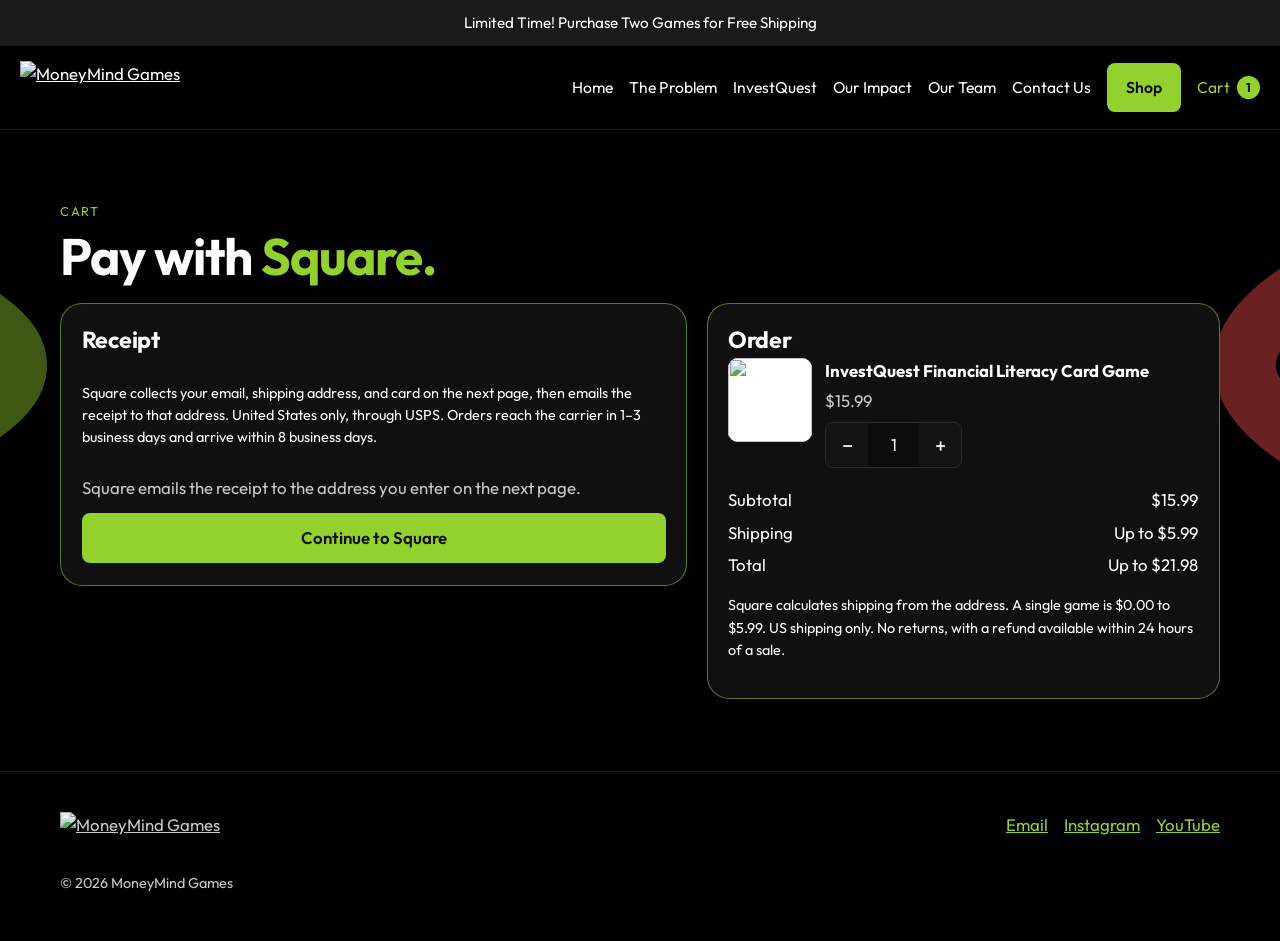
==== cart.html @ 86aef9e0 "Email the shop the real purchaser after Square checkout. Square’s merchant notice was showing the bu" ====
<!DOCTYPE html>
<html lang="en">
  <head>
    <meta charset="UTF-8" />
    <meta name="viewport" content="width=device-width, initial-scale=1.0" />
    <title>Cart | MoneyMind Games</title>
    <meta name="description" content="Your InvestQuest cart. Continue to Square to pay. Square emails the receipt to the address you enter." />
    <link rel="canonical" href="https://playmoneymind.com/cart.html" />
    <link rel="icon" href="assets/favicon.png" />
    <link rel="preconnect" href="https://fonts.googleapis.com" />
    <link rel="preconnect" href="https://fonts.gstatic.com" crossorigin />
    <link href="https://fonts.googleapis.com/css2?family=Outfit:wght@400;600;700&display=swap" rel="stylesheet" />
    <link rel="stylesheet" href="styles.css?v=47" />
  </head>
  <body class="shop">
    <div class="promo">Limited Time! Purchase Two Games for Free Shipping</div>
    <header class="site-header">
      <a class="logo" href="index.html"><img src="assets/logo.png" alt="MoneyMind Games" /></a>
      <button class="nav-toggle" type="button" aria-expanded="false" aria-controls="site-nav">Menu</button>
      <nav class="nav" id="site-nav">
        <a href="index.html">Home</a>
        <a href="the-problem.html">The Problem</a>
        <a href="investquest.html">InvestQuest</a>
        <a href="impact.html">Our Impact</a>
        <a href="our-team.html">Our Team</a>
        <a href="contact.html">Contact Us</a>
        <a class="btn" href="product.html">Shop</a>
        <a class="nav-cart" href="cart.html" aria-current="page">Cart <span data-cart-count>0</span></a>
      </nav>
    </header>

    <div class="prob-field">
      <svg class="prob-wander" viewBox="0 0 100 100" preserveAspectRatio="none" aria-hidden="true">
        <path class="wander-green" d="M-40 10C16 26 14 48-40 64"/>
        <path class="wander-red" d="M140 4C82 22 84 52 140 70"/>
      </svg>

      <section class="section shop-checkout">
        <div class="wrap">
          <p class="kicker">Cart</p>
          <h1>Pay with <span class="green">Square.</span></h1>
          <div class="checkout-grid" data-checkout>
            <form class="checkout-form" data-checkout-form>
              <h2>Receipt</h2>
              <p class="fine">Square collects your email, shipping address, and card on the next page, then emails the receipt to that address. United States only, through USPS. Orders reach the carrier in 1–3 business days and arrive within 8 business days.</p>
              <p class="checkout-status" data-pay-status role="status"></p>
              <button class="btn" type="button" data-square-checkout>Continue to Square</button>
            </form>
            <aside class="checkout-summary" data-checkout-summary>
              <h2>Order</h2>
              <div data-summary-body></div>
            </aside>
          </div>
        </div>
      </section>
    </div>

    <footer class="site-footer">
      <div class="wrap footer-row">
        <div>
          <a class="logo" href="index.html"><img src="assets/logo.png" alt="MoneyMind Games" /></a>
          <p class="fine">© 2026 MoneyMind Games</p>
        </div>
        <div class="socials">
          <a href="mailto:gamesmoneymind@gmail.com">Email</a>
          <a href="https://www.instagram.com/moneymindgamesofficial">Instagram</a>
          <a href="https://www.youtube.com/@moneymindgamesofficial">YouTube</a>
        </div>
      </div>
    </footer>
    <script>
      window.MM_SQUARE = {
        payUrl: "https://moneymind-pay.elemental-ixia.workers.dev"
      };
    </script>
    <script src="script.js?v=19"></script>
  </body>
</html>
---- styles.css ----
:root {
  --bg: #000000;
  --fg: #ffffff;
  --muted: #c9c9c9;
  --green: #93d12e;
  --red: #fa5050;
  --card: #141414;
  --line: rgba(255, 255, 255, 0.12);
  --radius: 16px;
  --max: 1120px;
  --header: 84px;
}

* { box-sizing: border-box; }

html { scroll-behavior: smooth; }

body {
  margin: 0;
  background: var(--bg);
  color: var(--fg);
  font-family: "Outfit", "Avenir Next", "Segoe UI", sans-serif;
  font-size: 1.05rem;
  line-height: 1.55;
}

img { max-width: 100%; display: block; }

a { color: inherit; }

.promo {
  background: #1a1a1a;
  text-align: center;
  padding: 0.7rem 1rem;
  font-size: 0.95rem;
}

.site-header {
  position: sticky;
  top: 0;
  z-index: 20;
  display: flex;
  align-items: center;
  justify-content: space-between;
  gap: 1rem;
  min-height: var(--header);
  padding: 0.6rem 1.25rem;
  background: rgba(0, 0, 0, 0.92);
  border-bottom: 1px solid var(--line);
  backdrop-filter: blur(10px);
}

.logo img { height: 52px; width: auto; }

.nav-toggle {
  display: none;
  background: transparent;
  color: var(--fg);
  border: 1px solid var(--line);
  border-radius: 8px;
  padding: 0.45rem 0.7rem;
  font: inherit;
}

.nav {
  display: flex;
  flex-wrap: wrap;
  gap: 0.35rem 1rem;
  align-items: center;
}

.nav a {
  text-decoration: none;
  font-size: 0.98rem;
}

.nav a[aria-current="page"] { color: var(--green); }

.wrap {
  width: min(var(--max), calc(100% - 2rem));
  margin: 0 auto;
}

.hero {
  position: relative;
  padding: 3.5rem 0 4rem;
  overflow: hidden;
}

.hero::before,
.hero::after {
  content: "";
  position: absolute;
  width: 160px;
  height: 160px;
  background: var(--green);
  border-radius: 40% 60% 70% 30%;
  z-index: 0;
  pointer-events: none;
}

.hero::before { top: 70px; left: -50px; transform: rotate(18deg); }
.hero::after { right: -40px; bottom: 40px; width: 120px; height: 180px; border-radius: 60% 40% 30% 70%; }

.hero-inner { position: relative; z-index: 1; text-align: center; }

.hero-photo {
  width: min(760px, 100%);
  margin: 0 auto 2rem;
  border-radius: 22px;
  object-fit: cover;
  aspect-ratio: 16 / 10;
}

.eyebrow {
  letter-spacing: 0.14em;
  text-transform: uppercase;
  font-size: 0.85rem;
  margin: 0 0 0.6rem;
}

h1, h2, h3 { line-height: 1.1; font-weight: 600; letter-spacing: -0.02em; }

h1 { font-size: clamp(2.8rem, 7vw, 5.2rem); margin: 0 0 0.8rem; }

h2 { font-size: clamp(1.8rem, 4vw, 2.8rem); margin: 0 0 0.8rem; }

.lede { font-size: 1.2rem; color: var(--muted); margin: 0 auto 1.4rem; max-width: 40rem; }

.actions { display: flex; gap: 0.75rem; justify-content: center; flex-wrap: wrap; }

.btn {
  display: inline-block;
  background: var(--green);
  color: #111;
  text-decoration: none;
  font-weight: 600;
  border-radius: 8px;
  padding: 0.75rem 1.2rem;
  border: 0;
  font: inherit;
  font-weight: 600;
  cursor: pointer;
}

.btn.ghost {
  background: transparent;
  color: var(--fg);
  border: 1px solid var(--fg);
}

.marquee {
  overflow: hidden;
  background: linear-gradient(90deg, var(--green), var(--red));
  color: #111;
  padding: 0.85rem 0;
  font-weight: 600;
}

.marquee-track {
  display: flex;
  gap: 3rem;
  width: max-content;
  animation: scroll 32s linear infinite;
}

@keyframes scroll {
  from { transform: translateX(0); }
  to { transform: translateX(-50%); }
}

.section { padding: 4.5rem 0; }

.section.alt { background: #0c0c0c; }

.split {
  display: grid;
  grid-template-columns: 1.1fr 0.9fr;
  gap: 2.5rem;
  align-items: center;
}

.split img, .card img, .portrait img {
  border-radius: var(--radius);
  width: 100%;
  object-fit: cover;
}

.kicker { color: var(--green); text-transform: uppercase; letter-spacing: 0.12em; font-size: 0.8rem; margin: 0 0 0.5rem; }

.green { color: var(--green); }

.stats {
  display: grid;
  grid-template-columns: repeat(4, 1fr);
  gap: 1rem;
}

.stat, .card, .person, .policy {
  background: var(--card);
  border-radius: var(--radius);
  padding: 1.25rem;
}

.stat strong {
  display: block;
  font-size: clamp(2rem, 4vw, 3rem);
  color: var(--green);
  line-height: 1;
  margin-bottom: 0.6rem;
}

.stat p, .card p, .person p { margin: 0.4rem 0 0; color: var(--muted); }

.source { display: block; margin-top: 0.7rem; font-size: 0.85rem; color: #9a9a9a; }

.grid-2, .grid-3 { display: grid; gap: 1.25rem; }
.grid-2 { grid-template-columns: 1fr 1fr; }
.grid-3 { grid-template-columns: repeat(3, 1fr); }

.banner {
  min-height: 420px;
  display: grid;
  align-items: end;
  background-size: cover;
  background-position: center;
  border-radius: 0;
  position: relative;
}

.banner .shade {
  background: linear-gradient(transparent, rgba(0, 0, 0, 0.72));
  padding: 4rem 0 2.5rem;
}

.product {
  display: grid;
  grid-template-columns: 1.1fr 0.9fr;
  gap: 2rem;
  align-items: start;
}

.product-main {
  width: 100%;
  border-radius: var(--radius);
  background: #fff;
  aspect-ratio: 1;
  object-fit: contain;
}

.thumbs { display: flex; gap: 0.5rem; margin-top: 0.7rem; flex-wrap: wrap; }

.thumbs button {
  padding: 0;
  border: 2px solid transparent;
  border-radius: 10px;
  background: #fff;
  cursor: pointer;
}

.thumbs button[aria-current="true"] { border-color: var(--green); }

.thumbs img { width: 72px; height: 72px; object-fit: cover; border-radius: 8px; }

.price { font-size: 1.8rem; margin: 0.2rem 0 1rem; }

.video {
  aspect-ratio: 16 / 9;
  width: 100%;
  border: 0;
  border-radius: var(--radius);
  background: #111;
}

.people { display: grid; grid-template-columns: repeat(3, 1fr); gap: 1.25rem; }

.portrait img { aspect-ratio: 1; }

form {
  display: grid;
  gap: 0.8rem;
  max-width: 640px;
}

label { display: grid; gap: 0.35rem; font-size: 0.95rem; }

input, textarea, select {
  font: inherit;
  color: var(--fg);
  background: #111;
  border: 1px solid var(--line);
  border-radius: 8px;
  padding: 0.7rem 0.8rem;
}

.site-footer {
  border-top: 1px solid var(--line);
  padding: 2.5rem 0 2rem;
  color: var(--muted);
}

.site-footer .logo img { height: 46px; }

.footer-row {
  display: flex;
  justify-content: space-between;
  gap: 1.5rem;
  flex-wrap: wrap;
  align-items: start;
}

.socials { display: flex; gap: 1rem; }
.socials a { color: var(--green); }

.fine { font-size: 0.9rem; }

@media (max-width: 860px) {
  .nav-toggle { display: block; }
  .nav {
    display: none;
    position: absolute;
    top: var(--header);
    left: 0;
    right: 0;
    flex-direction: column;
    align-items: flex-start;
    padding: 1rem 1.25rem 1.25rem;
    background: #000;
    border-bottom: 1px solid var(--line);
  }
  .nav.open { display: flex; }
  .site-header { position: sticky; }
  .split, .product, .stats, .grid-2, .grid-3, .people { grid-template-columns: 1fr; }
  .hero::before, .hero::after { opacity: 0.85; }
  .home-hero-grid, .path-row, .story-grid, .award-row, .proof-row { grid-template-columns: 1fr; }
  .story-photos { min-height: 0; aspect-ratio: 3 / 2; max-height: none; }
  .metric-row { grid-template-columns: 1fr; }
  .fact-row { grid-template-columns: 1fr 1fr; }
  .product-shots { grid-template-columns: 1fr; }
}

.home { --max: 1240px; font-size: 1.1rem; }

.home .nav .btn {
  padding: 0.5rem 1rem;
  font-size: 1rem;
}

.home-hero {
  position: relative;
  z-index: 1;
  padding: 3.6rem 0 2.8rem;
  background: transparent;
}

.home-hero-grid {
  display: grid;
  grid-template-columns: 1fr 1.05fr;
  gap: 2.7rem;
  align-items: center;
}

.home h1 {
  font-size: clamp(2.55rem, 4.9vw, 4.15rem);
  margin: 0 0 1.35rem;
}

.home .kicker {
  font-size: 0.88rem;
  margin: 0 0 0.65rem;
}

.hero-gradient {
  background-image: linear-gradient(
    90deg,
    var(--green) 0%,
    var(--green) 22%,
    #c73434 50%,
    var(--green) 78%,
    var(--green) 100%
  );
  background-size: 280% 100%;
  background-position: 0% 50%;
  -webkit-background-clip: text;
  background-clip: text;
  color: transparent;
  -webkit-text-fill-color: transparent;
  animation: hero-gradient-shift 5.5s ease-in-out infinite;
}

@keyframes hero-gradient-shift {
  0%, 100% { background-position: 0% 50%; }
  50% { background-position: 100% 50%; }
}

@media (prefers-reduced-motion: reduce) {
  .hero-gradient {
    animation: none;
    background-image: none;
    color: var(--green);
    -webkit-text-fill-color: var(--green);
  }
}

.home .lede {
  margin: 0 0 1.3rem;
  text-align: left;
}

.home .actions { justify-content: flex-start; }

.home .btn {
  padding: 0.85rem 1.25rem;
  font-size: 1.05rem;
}

.trust-line {
  display: flex;
  align-items: center;
  flex-wrap: wrap;
  gap: 0.5rem 1.1rem;
  margin: 1.25rem 0 0;
  color: var(--muted);
  font-size: 1.18rem;
}

.trust-line span {
  display: inline-flex;
  align-items: center;
  gap: 0.5rem;
  white-space: nowrap;
}

.trust-line svg { width: 26px; height: 26px; color: var(--fg); }

.trust-rule {
  width: 1px;
  height: 18px;
  background: rgba(255, 255, 255, 0.28);
}

.photo-slot {
  min-height: 420px;
  border-radius: 20px;
  background: var(--card);
  border: 1px dashed rgba(255, 255, 255, 0.28);
}

img.photo-slot {
  width: 100%;
  height: 100%;
  min-height: 420px;
  object-fit: cover;
  object-position: center 40%;
  border-style: solid;
  display: block;
}

img.photo-slot.photo-slot-light {
  min-height: 0;
  height: auto;
  aspect-ratio: 1 / 1;
  object-fit: cover;
  object-position: center;
  background: #1a1a1a;
}

img.photo-slot.photo-slot-short {
  min-height: 0;
  width: 100%;
  height: auto;
  aspect-ratio: 5 / 3;
  object-fit: cover;
  object-position: center;
  background: #0a0a0a;
}

.path-row {
  display: grid;
  grid-template-columns: repeat(3, 1fr);
  gap: 0.85rem;
}

.path-row a {
  display: flex;
  align-items: center;
  gap: 0.75rem;
  min-height: 118px;
  text-decoration: none;
  border-radius: 22px;
  padding: 0.8rem 1.1rem 0.8rem 0.9rem;
  font-weight: 600;
  font-size: 1.12rem;
}

.path-icon {
  width: 78px;
  height: 64px;
  flex: none;
  display: grid;
  place-items: center;
}

.path-icon svg { width: 76px; height: 56px; }

.path-label { flex: 1; }

.path-arrow {
  width: 34px;
  height: 34px;
  flex: none;
  display: grid;
  place-items: center;
  border-radius: 50%;
  font-size: 1rem;
}

.path-green {
  background: var(--green);
  color: #111;
}

.path-green .path-arrow { background: #111; color: var(--green); }

.path-red {
  background: #141414;
  color: var(--fg);
  border: 1px solid rgba(250, 80, 80, 0.55);
}

.path-red .path-icon { color: var(--red); }
.path-red .path-arrow { background: var(--red); color: #111; }

.path-row a:hover { filter: brightness(1.08); }

.proof-row {
  display: grid;
  grid-template-columns: 1.5fr 0.9fr;
  gap: 0.85rem;
  margin-top: 0.85rem;
  align-items: stretch;
}

.metric-row {
  display: grid;
  grid-template-columns: repeat(3, 1fr);
  gap: 0.75rem;
  margin: 0;
  background: #141414;
  border-radius: 18px;
  padding: 0.9rem 0.7rem;
}

.metric-row article {
  display: flex;
  align-items: center;
  gap: 0.65rem;
  padding: 0.35rem 0.45rem;
}

.metric-badge {
  width: 56px;
  height: 56px;
  flex: none;
  display: grid;
  place-items: center;
  border-radius: 50%;
}

.metric-badge svg { width: 34px; height: 34px; }

.metric-badge.metric-red { background: rgba(250, 80, 80, 0.16); color: var(--red); }
.metric-badge.metric-green { background: rgba(147, 209, 46, 0.16); color: var(--green); }

.metric-row strong {
  display: block;
  font-size: 2.05rem;
  line-height: 1;
  margin-bottom: 0.3rem;
  white-space: nowrap;
}

.metric-row span {
  color: var(--muted);
  font-size: 0.82rem;
}

.featured-quote {
  position: relative;
  margin: 0;
  background: #141414;
  border-radius: 18px;
  padding: 0.9rem 1rem 1.15rem;
}

.quote-slides { overflow: hidden; }

.quote-track {
  display: flex;
  transition: transform 0.55s cubic-bezier(0.22, 0.8, 0.24, 1);
}

.quote-slide {
  flex: 0 0 100%;
  min-width: 100%;
  display: flex;
  align-items: center;
  gap: 0.85rem;
}

.quote-arrow {
  position: absolute;
  z-index: 2;
  width: 32px;
  height: 32px;
  top: auto;
  bottom: 1.15rem;
  display: grid;
  place-items: center;
  border: 0;
  border-radius: 50%;
  background: var(--green);
  color: #111;
  cursor: pointer;
  opacity: 0;
  pointer-events: none;
  transform: translateY(10px);
  transition: opacity 0.2s ease, transform 0.2s ease;
}

.quote-arrow svg { width: 18px; height: 18px; }

.quote-prev { left: auto; right: 2.85rem; }
.quote-next { right: 0.55rem; }

.featured-quote:hover .quote-arrow,
.featured-quote:focus-within .quote-arrow {
  opacity: 1;
  pointer-events: auto;
  transform: translateY(0);
}

.quote-progress {
  position: absolute;
  left: 1rem;
  right: 1rem;
  bottom: 0.5rem;
  height: 3px;
  border-radius: 99px;
  background: rgba(255, 255, 255, 0.14);
  overflow: hidden;
}

.quote-progress span {
  display: block;
  height: 100%;
  width: 100%;
  background: var(--green);
  transform: scaleX(0);
  transform-origin: left center;
}

.featured-quote.is-playing .quote-progress span {
  animation: quote-fill 5s linear forwards;
}

.featured-quote:hover .quote-progress span,
.featured-quote:focus-within .quote-progress span,
.featured-quote.is-paused .quote-progress span {
  animation-play-state: paused;
}

@keyframes quote-fill {
  to { transform: scaleX(1); }
}

@media (prefers-reduced-motion: reduce) {
  .quote-track { transition: none; }
  .quote-arrow { transition: none; }
  .featured-quote.is-playing .quote-progress span { animation: none; }
  .gap-media img { transition: none; }
  .gap-row article:hover .gap-media img,
  .gap-row article:focus-within .gap-media img { transform: none; }
}

.quote-portrait {
  width: 64px;
  height: 64px;
  flex: none;
  border-radius: 50%;
}

.featured-quote p { margin: 0; font-size: 0.95rem; line-height: 1.35; }

.stars {
  margin-top: 0.35rem !important;
  color: var(--green);
  letter-spacing: 0.12em;
  font-size: 0.8rem;
}

.quote-by {
  margin-top: 0.2rem !important;
  color: var(--muted);
  font-size: 0.82rem !important;
}

.home-paths { padding-bottom: 3rem; }

.home-paths,
.home-story,
.home-product,
.home-awards,
.home-close {
  position: relative;
  z-index: 1;
  background: transparent;
}

.story-grid > div:last-child {
  position: relative;
  z-index: 1;
}

.home-awards h2,
.home-close h2 {
  display: inline-block;
}

.home-story { padding: 1rem 0 3.5rem; }

.story-grid {
  display: grid;
  grid-template-columns: 1.05fr 0.95fr;
  gap: 2rem;
  align-items: center;
}

.story-photos {
  position: relative;
  width: 100%;
  border-radius: 20px;
  overflow: hidden;
  min-height: 420px;
  aspect-ratio: 3 / 2;
  background: #111;
}

.story-pair {
  position: absolute;
  inset: 0;
  display: grid;
  grid-template-columns: 1fr 1fr;
  gap: 0.55rem;
  opacity: 0;
  visibility: hidden;
  transition: opacity 0.9s ease, visibility 0s linear 0.9s;
  pointer-events: none;
}

.story-pair.is-active {
  opacity: 1;
  visibility: visible;
  transition: opacity 0.9s ease, visibility 0s linear 0s;
  pointer-events: auto;
  z-index: 1;
}

.story-pair img {
  width: 100%;
  height: 100%;
  object-fit: cover;
  object-position: center 35%;
  display: block;
  border-radius: 14px;
}

@media (prefers-reduced-motion: reduce) {
  .story-pair { transition: none; }
}

.home-story h2,
.home-product h2,
.home-awards h2,
.home-close h2 {
  font-size: clamp(2.2rem, 4.3vw, 3.35rem);
  margin: 0 0 0.9rem;
}

.home-product {
  background: transparent;
  color: var(--fg);
  padding: 3.5rem 0;
  text-align: center;
}

.home-product h2 { margin-bottom: 1.4rem; }

.fact-row {
  display: grid;
  grid-template-columns: repeat(4, 1fr);
  gap: 0.75rem;
  text-align: left;
}

.fact-row article {
  background: var(--card);
  border-radius: 14px;
  padding: 1rem;
  border: 1px solid var(--line);
  color: var(--fg);
}

.fact-row span {
  display: block;
  font-size: 1.35rem;
  font-weight: 700;
  line-height: 1.1;
  margin-bottom: 0.2rem;
}

.fact-red { color: var(--red); }
.fact-green { color: var(--green); }

.product-shots {
  display: grid;
  grid-template-columns: repeat(3, 1fr);
  gap: 0.75rem;
  margin-top: 1.25rem;
}

.photo-slot-light {
  min-height: 220px;
  background: #1a1a1a;
  border: 1px dashed rgba(255, 255, 255, 0.28);
}

.product-action { margin: 1.4rem 0 0; }

.home-awards { padding: 3.5rem 0; text-align: center; }

.award-row {
  display: grid;
  grid-template-columns: 1fr 1fr;
  gap: 1rem;
  text-align: left;
  margin-top: 1.2rem;
}

.award-row article {
  background: #141414;
  border-radius: 16px;
  padding: 0.8rem;
}

.award-row h3 { margin: 0.15rem 0; }

.award-row p { margin: 0; color: var(--muted); }

.award-row .place {
  color: var(--green);
  font-weight: 700;
  margin-top: 0.8rem;
}

.photo-slot-short { min-height: 180px; }

.home-close {
  padding: 3rem 0 3.5rem;
  text-align: center;
}

.home-close .actions { justify-content: center; }

.home-close .btn.ghost { background: transparent; }

.problem { --max: 1160px; }

.problem h1,
.problem h2 { font-weight: 700; }

.problem h1 {
  font-size: clamp(2.5rem, 4.6vw, 4.35rem);
  margin: 0;
  text-align: left;
}

.problem h2 {
  font-size: clamp(2rem, 3.6vw, 3.15rem);
  margin: 0 0 1rem;
}

.prob-field { position: relative; }

.prob-wander {
  position: absolute;
  inset: 0;
  width: 100%;
  height: 100%;
  z-index: 0;
  pointer-events: none;
}

.prob-wander path {
  fill: none;
  stroke-linecap: round;
  stroke-width: 4.85vw;
  vector-effect: non-scaling-stroke;
  opacity: 0.42;
}

.wander-green { stroke: var(--green); }
.wander-red { stroke: var(--red); }

.prob-hero,
.prob-early,
.prob-gaps,
.prob-cost {
  position: relative;
  z-index: 1;
}

.prob-hero {
  display: flex;
  flex-direction: column;
  justify-content: center;
  min-height: calc(100svh - var(--header) - 2.8rem);
  padding: 2.5rem 0 5.5rem;
  background:
    linear-gradient(90deg, rgba(0, 0, 0, 0.38) 0%, rgba(0, 0, 0, 0.44) 46%, rgba(0, 0, 0, 0.64) 100%),
    linear-gradient(180deg, rgba(0, 0, 0, 0.58), rgba(0, 0, 0, 0.46) 45%, rgba(0, 0, 0, 0.66)),
    url("assets/problem-hero.webp") center 42% / cover no-repeat;
}

.prob-hero-grid {
  display: grid;
  grid-template-columns: 1.05fr 0.95fr;
  gap: 2.5rem;
  align-items: center;
}

.prob-hero-aside {
  margin: 0;
  color: #f2f2f2;
  font-size: clamp(1.45rem, 2.15vw, 1.85rem);
  line-height: 1.4;
  max-width: none;
  text-shadow: 0 2px 18px rgba(0, 0, 0, 0.55);
}

.prob-scroll {
  position: absolute;
  left: 50%;
  bottom: 1.5rem;
  transform: translateX(-50%);
  display: flex;
  flex-direction: column;
  align-items: center;
  gap: 0.35rem;
  color: var(--muted);
  text-decoration: none;
  letter-spacing: 0.16em;
  text-transform: uppercase;
  font-size: 0.72rem;
}

.prob-scroll svg { width: 22px; height: 22px; color: var(--green); }

.prob-scroll-line {
  width: 1px;
  height: 28px;
  background: rgba(255, 255, 255, 0.35);
}

.pixels-mini {
  position: static;
  display: inline-block;
  width: 14px;
  height: 14px;
  margin-right: 0.35rem;
  vertical-align: -1px;
  color: var(--green);
  background:
    linear-gradient(currentColor, currentColor) 0 0 / 6px 6px no-repeat,
    linear-gradient(currentColor, currentColor) 8px 0 / 6px 6px no-repeat,
    linear-gradient(currentColor, currentColor) 8px 8px / 6px 6px no-repeat;
}

.prob-early { padding: 4.5rem 0 5rem; }

.prob-early-grid {
  display: grid;
  grid-template-columns: 1fr 1fr;
  gap: 3rem;
  align-items: center;
}

.prob-frame {
  min-height: 460px;
  border: 1.5px solid var(--green);
  border-radius: 28px;
  display: flex;
  flex-direction: column;
  align-items: center;
  justify-content: center;
  gap: 0.8rem;
  color: rgba(255, 255, 255, 0.45);
  background:
    radial-gradient(circle at 30% 20%, rgba(147, 209, 46, 0.08), transparent 42%),
    #0c0c0c;
}

img.prob-frame {
  width: 100%;
  display: block;
  object-fit: cover;
  object-position: center 42%;
  padding: 0;
}

.prob-frame svg { width: 54px; height: 54px; }

.prob-frame span {
  letter-spacing: 0.18em;
  text-transform: uppercase;
  font-size: 0.78rem;
}

.prob-early-copy { position: relative; }

.prob-early-copy > p { color: var(--muted); }

.prob-note {
  display: flex;
  align-items: center;
  gap: 0.9rem;
  margin-top: 1.4rem;
  padding: 0.85rem 1rem;
  border: 1.5px solid var(--green);
  border-radius: 14px;
}

.prob-note svg {
  width: 34px;
  height: 34px;
  flex: none;
  color: var(--green);
}

.prob-note p {
  margin: 0;
  color: var(--fg);
  font-weight: 700;
  font-size: 1.05rem;
}

.prob-gaps { padding: 4.5rem 0 5rem; text-align: center; }

.prob-sub {
  margin: 0 auto 1.8rem;
  color: var(--muted);
  max-width: 38rem;
}

.gap-row {
  display: grid;
  grid-template-columns: repeat(3, 1fr);
  gap: 1rem;
  text-align: left;
}

.gap-row article {
  background: #101010;
  border: 1.5px solid rgba(147, 209, 46, 0.75);
  border-radius: 22px;
  padding: 0;
  display: flex;
  flex-direction: column;
  overflow: hidden;
}

.gap-media {
  position: relative;
  aspect-ratio: 16 / 9;
  overflow: hidden;
  background: #141414;
}

.gap-media img {
  width: 100%;
  height: 100%;
  object-fit: cover;
  transform: scale(1);
  transition: transform 0.45s ease;
}

.gap-row article:hover .gap-media img,
.gap-row article:focus-within .gap-media img {
  transform: scale(1.06);
}

.gap-media::after {
  content: "";
  position: absolute;
  inset: 0;
  background: rgba(0, 0, 0, 0.28);
  pointer-events: none;
}

.gap-body {
  display: flex;
  flex-direction: column;
  flex: 1;
  padding: 1.15rem 1.25rem 1.2rem;
}

.gap-num {
  margin: 0 0 0.7rem;
  color: var(--green);
  font-size: 2.4rem;
  font-weight: 700;
  line-height: 1;
}

.gap-row h3 {
  margin: 0 0 0.7rem;
  font-size: 1.25rem;
}

.gap-body > p { margin: 0; color: var(--muted); }

.gap-label {
  position: relative;
  margin-top: auto;
  padding-top: 1.1rem;
  border-top: 1px solid rgba(255, 255, 255, 0.14);
  letter-spacing: 0.14em;
  text-transform: uppercase;
  font-size: 0.72rem;
  color: rgba(255, 255, 255, 0.55);
}

.gap-label::before {
  content: "";
  position: absolute;
  left: 0;
  top: -1px;
  width: 2.4rem;
  height: 2px;
  background: var(--red);
}

.gap-response {
  margin-top: 0.7rem;
  color: var(--green);
  font-weight: 700;
}

.prob-cost { padding: 4.5rem 0 4rem; text-align: center; }

.prob-cost .kicker,
.prob-cost h2 { text-align: center; }

.prob-cost h2 { max-width: 16em; margin-left: auto; margin-right: auto; }

.cost-row {
  display: grid;
  grid-template-columns: repeat(3, 1fr);
  gap: 1rem;
  margin: 2rem 0 3rem;
  text-align: left;
}

.cost-row article {
  background: #101010;
  border-radius: 22px;
  padding: 1.3rem 1.25rem 1.4rem;
  border: 1.5px solid rgba(147, 209, 46, 0.7);
}

.cost-row .cost-red { border-color: rgba(250, 80, 80, 0.75); }

.cost-icon {
  width: 64px;
  height: 64px;
  display: grid;
  place-items: center;
  border-radius: 16px;
  margin-bottom: 1rem;
  color: var(--green);
  background: rgba(147, 209, 46, 0.08);
  border: 1.5px solid rgba(147, 209, 46, 0.45);
}

.cost-red .cost-icon {
  color: var(--red);
  background: rgba(250, 80, 80, 0.08);
  border-color: rgba(250, 80, 80, 0.45);
}

.cost-icon svg { width: 46px; height: 46px; }

.cost-row h3 { margin: 0 0 0.45rem; font-size: 1.35rem; }

.cost-row p { margin: 0; color: var(--muted); }

.prob-bridge { margin-top: 0.4rem; }

.prob-down {
  width: 46px;
  height: 46px;
  margin: 0.4rem auto 0;
  display: grid;
  place-items: center;
  border-radius: 50%;
  border: 1.5px solid var(--green);
  color: var(--green);
  text-decoration: none;
}

.prob-down svg { width: 22px; height: 22px; }

.prob-solution {
  padding: 4.5rem 0 4rem;
  background: #111 url("assets/problem-cards.png") center / cover no-repeat;
}

.solution-panel {
  width: min(740px, 100%);
  background: rgba(8, 8, 8, 0.9);
  border: 1.5px solid var(--green);
  border-radius: 26px;
  padding: 1.8rem 2rem 1.7rem;
}

.solution-panel h2 { max-width: 12em; }

.solution-panel p { color: var(--muted); margin: 0 0 1.3rem; }

.problem .solution-panel .actions { justify-content: flex-start; }

.solution-panel .btn.ghost { background: rgba(0, 0, 0, 0.35); }

.problem-footer {
  background: #000;
  border-top: 0;
  padding: 1.4rem 0 1.5rem;
}

.problem-footer-row {
  display: flex;
  justify-content: space-between;
  align-items: center;
  gap: 1.5rem;
}

.problem-footer .logo img { height: 46px; }

.problem-footer .fine { margin: 0.35rem 0 0; }

.problem-socials {
  display: flex;
  align-items: center;
  gap: 1.35rem;
  padding-left: 1.5rem;
  border-left: 1px solid var(--line);
}

.problem-socials a {
  display: inline-flex;
  align-items: center;
  gap: 0.4rem;
  color: var(--fg);
  text-decoration: none;
}

.problem-socials svg { width: 18px; height: 18px; color: var(--green); }

@media (max-width: 860px) {
  .prob-hero { min-height: 0; padding: 2.2rem 0 2.5rem; }
  .prob-scroll {
    position: static;
    transform: none;
    margin: 1.6rem auto 0;
  }
  .prob-hero-grid,
  .prob-early-grid,
  .gap-row,
  .cost-row { grid-template-columns: 1fr; }
  .prob-frame { min-height: 280px; }
  .problem-footer-row { align-items: flex-start; }
  .problem-socials {
    flex-direction: column;
    align-items: flex-start;
    gap: 0.7rem;
    border-left: 0;
    padding-left: 0;
  }
}

.invest h1,
.invest h2 { font-weight: 700; line-height: 1.05; }

.invest h1 {
  font-size: clamp(2.6rem, 4.8vw, 4.4rem);
  margin: 0;
}

.invest h2 { font-size: clamp(2.2rem, 4.2vw, 3.5rem); margin: 0; }

.iq-hero {
  position: relative;
  display: flex;
  flex-direction: column;
  justify-content: center;
  min-height: calc(100svh - var(--header) - 2.8rem);
  padding: 2.5rem 0 5.5rem;
  background:
    linear-gradient(90deg, rgba(0, 0, 0, 0.62) 0%, rgba(0, 0, 0, 0.48) 48%, rgba(0, 0, 0, 0.66) 100%),
    linear-gradient(180deg, rgba(0, 0, 0, 0.55), rgba(0, 0, 0, 0.42) 46%, rgba(0, 0, 0, 0.68)),
    #111 url("assets/investquest-hero.png") center / cover no-repeat;
}

.iq-hero-grid {
  display: grid;
  grid-template-columns: 1.15fr 0.85fr;
  gap: 2.5rem;
  align-items: center;
}

.iq-aside {
  margin: 0;
  color: #f2f2f2;
  font-size: clamp(1.25rem, 1.8vw, 1.55rem);
  line-height: 1.4;
  text-shadow: 0 2px 16px rgba(0, 0, 0, 0.55);
}

.iq-field { position: relative; }

.iq-fit,
.iq-works,
.iq-learn,
.iq-media,
.iq-close {
  position: relative;
  z-index: 1;
}

.iq-fit { padding: 4.8rem 0 2rem; }

.iq-rule { display: flex; align-items: center; gap: 0.7rem; }
.iq-rule::before {
  content: "";
  width: 1.6rem;
  height: 3px;
  border-radius: 99px;
  background: var(--green);
}

.iq-fit-head,
.iq-learn-head {
  display: grid;
  grid-template-columns: 1.3fr 0.7fr;
  gap: 2rem;
  align-items: end;
  margin-bottom: 2rem;
}

.iq-fit-head p,
.iq-sub { margin: 0.8rem 0 0; color: var(--muted); font-size: 1.15rem; }

.iq-fit-row {
  display: grid;
  grid-template-columns: repeat(3, 1fr);
  gap: 1rem;
}

.iq-fit-row article {
  background: #101010;
  border: 1.5px solid rgba(147, 209, 46, 0.75);
  border-radius: 22px;
  padding: 0.7rem 0.7rem 1.1rem;
  display: flex;
  flex-direction: column;
  gap: 0.9rem;
}

.iq-frame {
  aspect-ratio: 16 / 9;
  border-radius: 14px;
  background: #1b1b1b;
  border: 1px solid rgba(255, 255, 255, 0.08);
  display: grid;
  place-items: center;
  color: rgba(255, 255, 255, 0.45);
  letter-spacing: 0.14em;
  text-transform: uppercase;
  font-size: 0.72rem;
}

img.iq-frame {
  width: 100%;
  display: block;
  object-fit: cover;
  object-position: center 40%;
}

.iq-fit-copy { position: relative; padding: 0 0.45rem; min-height: 7.2rem; }
.iq-fit-copy h3 { margin: 0 0 0.35rem; font-size: 1.45rem; }
.iq-fit-copy p { margin: 0; color: var(--muted); max-width: 16rem; }

.iq-mark {
  position: absolute;
  right: 0.2rem;
  bottom: 0;
  width: 52px;
  height: 52px;
  color: var(--green);
}

.iq-mark-red { color: var(--red); }

.iq-fit-row .iq-btn { margin: 0 0.45rem; align-self: flex-start; }

.iq-btn { border-radius: 999px; }
.iq-btn-red { background: var(--red); color: #fff; }

.iq-works { padding: 4.5rem 0 5.5rem; }

.iq-works-grid {
  display: grid;
  grid-template-columns: 0.9fr 1.1fr;
  gap: 2.5rem;
  align-items: center;
}

.iq-steps {
  list-style: none;
  margin: 1.8rem 0 0;
  padding: 0;
  display: grid;
  gap: 1.35rem;
}

.iq-steps li {
  display: grid;
  grid-template-columns: auto 1fr auto;
  gap: 0.9rem;
  align-items: center;
}

.iq-num {
  width: 46px;
  height: 46px;
  border-radius: 50%;
  display: grid;
  place-items: center;
  background: var(--green);
  color: #111;
  font-weight: 700;
  font-size: 1.25rem;
}

.iq-num-red { background: var(--red); color: #fff; }

.iq-steps h3 { margin: 0 0 0.15rem; font-size: 1.2rem; }
.iq-steps p { margin: 0; color: var(--muted); font-size: 0.98rem; }
.iq-steps svg { width: 58px; height: 58px; color: #fff; }

.iq-video-wrap { position: relative; }

.iq-screen {
  border: 2px solid var(--green);
  border-radius: 22px;
  overflow: hidden;
  background: #000;
  aspect-ratio: 16 / 10;
}

.iq-screen iframe { width: 100%; height: 100%; border: 0; display: block; }

.iq-learn { padding: 2rem 0 2.5rem; }

.iq-media { padding: 1.5rem 0 3.5rem; }
.iq-media h2 { margin-bottom: 1.4rem; }

.iq-media-row {
  display: grid;
  grid-template-columns: repeat(3, 1fr);
  gap: 1rem;
}

.iq-media-row h3 { margin: 0.85rem 0 0; font-size: 1.2rem; }

.iq-close-frame {
  align-self: stretch;
  aspect-ratio: auto;
  height: auto;
  min-height: 240px;
}

img.iq-frame.iq-close-frame {
  width: 100%;
  min-height: 320px;
  object-fit: contain;
  object-position: center;
  background: #f4f4f4;
}

.iq-badge {
  justify-self: end;
  margin: 0;
  background: #141414;
  border-radius: 14px;
  padding: 0.85rem 1rem;
  font-weight: 700;
  font-size: 1.15rem;
  line-height: 1.25;
  transform: none;
}

.iq-path {
  position: relative;
  display: grid;
  grid-template-columns: repeat(5, 1fr);
  gap: 0.8rem;
  text-align: center;
  margin-top: 1rem;
}

.iq-path::before {
  content: "";
  position: absolute;
  left: 8%;
  right: 8%;
  top: 110px;
  height: 3px;
  background: var(--green);
  border-radius: 99px;
}

.iq-path article { position: relative; z-index: 1; }
.iq-path h3 { margin: 0.7rem 0 0.25rem; font-size: 1.15rem; }
.iq-path p { margin: 0 auto; color: var(--muted); font-size: 0.92rem; max-width: 12rem; }

.iq-blob {
  width: 92px;
  height: 92px;
  margin: 0 auto 0.7rem;
  display: grid;
  place-items: center;
  background: var(--green);
  color: #111;
  border-radius: 50%;
}

.iq-blob svg,
.iq-blob img { width: 48px; height: 48px; object-fit: contain; }
.iq-blob-red { background: var(--red); color: #fff; }

.iq-dot {
  width: 28px;
  height: 28px;
  margin: 0 auto;
  display: grid;
  place-items: center;
  border-radius: 50%;
  background: #fff;
  color: #111;
  font-weight: 700;
  font-size: 0.85rem;
}

.iq-close { padding: 1rem 0 4.5rem; }

.iq-close-panel {
  background: #141414;
  border-radius: 28px;
  padding: 2.2rem 2rem;
  display: grid;
  grid-template-columns: 1.05fr 0.95fr;
  gap: 2rem;
  align-items: center;
}

.iq-close-panel p { margin: 0.8rem 0 0; color: var(--muted); font-size: 1.15rem; }

.iq-actions { display: flex; flex-wrap: wrap; gap: 0.7rem; margin-top: 1.3rem; }

.iq-facts {
  list-style: none;
  display: flex;
  flex-wrap: wrap;
  gap: 0.9rem 1.2rem;
  margin: 1.3rem 0 0;
  padding: 0;
  color: var(--fg);
  font-weight: 600;
}

.iq-facts li { display: inline-flex; align-items: center; gap: 0.4rem; }
.iq-facts svg { width: 22px; height: 22px; color: var(--green); }
.iq-facts .iq-class { width: 26px; height: 22px; }

@media (max-width: 860px) {
  .iq-hero { min-height: 0; padding: 2.2rem 0 2.5rem; }
  .iq-hero .prob-scroll { position: static; transform: none; margin: 1.6rem auto 0; }
  .iq-hero-grid,
  .iq-fit-head,
  .iq-learn-head,
  .iq-works-grid,
  .iq-fit-row,
  .iq-close-panel,
  .iq-media-row,
  .iq-path { grid-template-columns: 1fr; }
  .iq-badge { justify-self: start; }
  .iq-path::before { display: none; }
  .iq-fit-copy { min-height: 0; }
  .iq-mark { position: static; display: block; margin-top: 0.6rem; }
}

.impact h1,
.impact h2 { font-weight: 700; line-height: 0.98; }

.impact h1 {
  font-size: clamp(2.5rem, 4.6vw, 4.35rem);
  margin: 0;
}

.impact-hero {
  position: relative;
  background:
    linear-gradient(90deg, rgba(0, 0, 0, 0.72) 0%, rgba(0, 0, 0, 0.55) 46%, rgba(0, 0, 0, 0.7) 100%),
    linear-gradient(180deg, rgba(0, 0, 0, 0.62), rgba(0, 0, 0, 0.5) 42%, rgba(0, 0, 0, 0.72)),
    url("assets/impact-banner.jpg") center 42% / cover no-repeat;
}

.impact-stage {
  position: relative;
  z-index: 1;
  overflow-x: clip;
  padding: 4.2rem 0 3.6rem;
}

.impact-panel {
  display: none;
  grid-template-columns: 0.86fr 1.14fr;
  gap: 2.2rem 2.8rem;
  align-items: stretch;
}

.impact-panel:not([hidden]) { display: grid; }

.impact-kicker {
  margin: 0 0 0.85rem;
  color: #ececec;
  letter-spacing: 0.2em;
  text-transform: uppercase;
  font-size: 0.78rem;
  font-weight: 600;
}

.impact-copy { position: relative; display: flex; flex-direction: column; min-width: 0; }

.impact-copy h2 {
  margin: 0;
  max-width: 8.2em;
  font-size: clamp(3.1rem, 5.4vw, 5rem);
  letter-spacing: -0.03em;
}

.impact-copy > p:not(.impact-kicker):not(.impact-index) {
  margin: 1.15rem 0 0;
  max-width: 28rem;
  color: #e7e7e7;
  font-size: 1.12rem;
}

.impact-index {
  position: relative;
  z-index: 1;
  width: fit-content;
  margin: auto 0 0;
  padding-top: 1.4rem;
  color: var(--green);
  font-size: clamp(7.8rem, 14vw, 10.8rem);
  font-weight: 700;
  line-height: 0.78;
  letter-spacing: -0.05em;
}

.impact-photos {
  position: relative;
  display: grid;
  grid-template-columns: 1fr 1fr;
  gap: 0.9rem;
  min-width: 0;
}

.impact-photo {
  position: relative;
  z-index: 1;
  aspect-ratio: 1.12 / 1;
  display: grid;
  place-items: center;
  border-radius: 22px;
  background: #242424;
  color: rgba(255, 255, 255, 0.78);
  text-align: center;
  letter-spacing: 0.16em;
  text-transform: uppercase;
  font-size: 0.78rem;
  font-weight: 600;
  line-height: 1.35;
}

.impact-photo img {
  position: absolute;
  inset: 0;
  width: 100%;
  height: 100%;
  object-fit: cover;
  object-position: center 40%;
  border-radius: inherit;
}

.impact-sticker {
  position: absolute;
  z-index: 2;
  background: var(--green);
  color: #141414;
  font-weight: 700;
  font-size: 1.65rem;
  letter-spacing: 0;
  text-transform: none;
  line-height: 1;
  padding: 0.7rem 1.05rem;
  border-radius: 12px;
}

.impact-sticker.at-a { top: -0.95rem; left: -0.45rem; transform: rotate(-8deg); }
.impact-sticker.at-b { top: -1rem; right: -0.2rem; transform: rotate(7deg); }
.impact-sticker.at-c { bottom: -0.95rem; left: -0.35rem; transform: rotate(-6deg); }

.impact-scribble {
  position: absolute;
  pointer-events: none;
}

.impact-scribble-loop {
  z-index: 2;
  width: 84px;
  right: -28px;
  bottom: -28px;
  color: var(--red);
}

#impact-panel-0 .impact-photo:nth-child(1) { background: #2a5a32; }
#impact-panel-0 .impact-photo:nth-child(2) { background: #3e7a40; }
#impact-panel-0 .impact-photo:nth-child(3) { background: #1e4630; }
#impact-panel-0 .impact-photo:nth-child(4) { background: #4d8f4a; }

#impact-panel-1 .impact-photo:nth-child(1) { background: #1d4e78; }
#impact-panel-1 .impact-photo:nth-child(2) { background: #2f6ea3; }
#impact-panel-1 .impact-photo:nth-child(3) { background: #163a5c; }
#impact-panel-1 .impact-photo:nth-child(4) { background: #4a8ec4; }

#impact-panel-2 .impact-photo:nth-child(1) { background: #7a3040; }
#impact-panel-2 .impact-photo:nth-child(2) { background: #a34548; }
#impact-panel-2 .impact-photo:nth-child(3) { background: #5c2434; }
#impact-panel-2 .impact-photo:nth-child(4) { background: #c46a4a; }

.impact-switch {
  display: flex;
  align-items: center;
  justify-content: center;
  gap: 0.85rem;
  margin-top: 2.6rem;
}

.impact-switch [role="tab"] {
  display: inline-flex;
  align-items: center;
  gap: 0.55rem;
  padding: 0;
  border: 0;
  background: transparent;
  color: #cfcfcf;
  font: inherit;
  font-weight: 600;
  cursor: pointer;
}

.impact-dot {
  width: 34px;
  height: 34px;
  display: grid;
  place-items: center;
  border-radius: 50%;
  background: #d5d5d5;
  color: #3a3a3a;
  font-size: 0.72rem;
  font-weight: 700;
}

.impact-switch [aria-selected="true"] { color: #fff; }

.impact-switch [aria-selected="true"] .impact-dot {
  background: var(--green);
  color: #141414;
}

.impact-label { position: relative; }

.impact-switch [aria-selected="true"] .impact-label {
  text-decoration: underline;
  text-decoration-color: var(--green);
  text-decoration-thickness: 2px;
  text-underline-offset: 5px;
}

.impact-rail {
  position: relative;
  flex: 1 1 4.5rem;
  max-width: 7.5rem;
  height: 28px;
  padding: 0;
  border: 0;
  background: transparent;
  cursor: pointer;
}

.impact-rail::before {
  content: "";
  position: absolute;
  left: 0;
  right: 0;
  top: 50%;
  height: 2px;
  transform: translateY(-50%);
  background: rgba(255, 255, 255, 0.38);
}

.impact-rail span {
  position: absolute;
  left: 0;
  top: 50%;
  height: 2px;
  width: 0;
  transform: translateY(-50%);
  background: var(--green);
}

.impact-rail.is-filled span { width: 100%; }
.impact-rail.is-filling span { animation: impact-fill 7s linear forwards; }

.impact-stage.is-paused .impact-rail.is-filling span { animation-play-state: paused; }

.impact-stage .wrap { position: relative; }

.impact-panel.is-leave {
  position: absolute;
  inset: 0 0 auto;
  z-index: 2;
  display: grid;
  width: 100%;
  pointer-events: none;
}

.impact-panel.is-leave .impact-copy { visibility: hidden; }

.impact-panel.is-leave .impact-photos {
  animation: impact-out 0.34s cubic-bezier(0.4, 0, 1, 1) forwards;
}

.impact-panel.is-enter .impact-photos {
  animation: impact-in 0.34s cubic-bezier(0.16, 0.84, 0.32, 1);
}

@keyframes impact-out {
  from { transform: translateX(0); }
  to { transform: translateX(112%); }
}

@keyframes impact-in {
  from { transform: translateX(-112%); }
  to { transform: translateX(0); }
}

@keyframes impact-fill {
  from { width: 0; }
  to { width: 100%; }
}

@media (prefers-reduced-motion: reduce) {
  .impact-rail.is-filling span,
  .impact-panel.is-leave .impact-photos,
  .impact-panel.is-enter .impact-photos { animation: none; }
}

@media (max-width: 860px) {
  .impact-hero { min-height: 0; padding: 2.2rem 0 2.5rem; }
  .impact-hero .prob-scroll { position: static; transform: none; margin: 1.6rem auto 0; }
  .impact-panel:not([hidden]) { grid-template-columns: 1fr; }
  .impact-copy h2 { max-width: none; }
  .impact-index { font-size: 7.6rem; }
  .impact-switch {
    flex-wrap: nowrap;
    justify-content: flex-start;
    overflow-x: auto;
    gap: 0.65rem;
    padding-bottom: 0.35rem;
  }
  .impact-switch [role="tab"] { flex: none; font-size: 0.95rem; }
  .impact-rail { flex: 1 0 2.4rem; max-width: 3.4rem; }
  .impact-dot { width: 30px; height: 30px; }
}

.team h1,
.team h2 { font-weight: 700; line-height: 1.05; }

.team h1 {
  font-size: clamp(2.6rem, 4.8vw, 4.4rem);
  margin: 0 0 0.8rem;
}

.team h2 { font-size: clamp(2.2rem, 4.2vw, 3.5rem); margin: 0 0 0.8rem; }

.team-hero,
.team-mission,
.team-officers {
  position: relative;
  z-index: 1;
}

.team-hero-grid {
  display: grid;
  grid-template-columns: 1.05fr 0.95fr;
  gap: 2.5rem;
  align-items: center;
}

.team-hero-grid img {
  width: 100%;
  border-radius: 22px;
  object-fit: cover;
}

.team-hero-grid p:last-child {
  margin: 0;
  color: #f2f2f2;
  font-size: 1.15rem;
  line-height: 1.45;
  max-width: 36rem;
}

.team .people { grid-template-columns: repeat(2, minmax(0, 360px)); }

.person h3 a {
  text-decoration: underline;
  text-underline-offset: 0.16em;
}

.person h3 a:hover { color: var(--green); }

@media (max-width: 860px) {
  .team-hero-grid,
  .team .people { grid-template-columns: 1fr; }
}

.ig-feed { margin-top: 2.6rem; }

.ig-feed-head {
  display: flex;
  align-items: baseline;
  justify-content: space-between;
  gap: 1rem;
  margin-bottom: 0.9rem;
}

.ig-feed-head a {
  color: var(--green);
  font-weight: 600;
  text-decoration: none;
}

.ig-viewport { overflow: hidden; }

.ig-track {
  display: flex;
  gap: 0.9rem;
  transition: transform 0.55s ease;
}

.ig-card {
  flex: 0 0 calc((100% - 1.8rem) / 3);
  border-radius: 16px;
  overflow: hidden;
}

.ig-card img {
  width: 100%;
  aspect-ratio: 1;
  object-fit: cover;
}

.ig-controls {
  display: flex;
  justify-content: flex-end;
  gap: 0.5rem;
  margin-top: 0.85rem;
}

.ig-controls button {
  width: 38px;
  height: 38px;
  display: grid;
  place-items: center;
  border-radius: 999px;
  border: 1px solid var(--line);
  background: transparent;
  color: var(--fg);
  cursor: pointer;
}

.ig-controls button:hover { border-color: var(--green); color: var(--green); }

.ig-controls svg { width: 18px; height: 18px; }

@media (max-width: 860px) {
  .ig-card { flex-basis: 100%; }
}

@media (prefers-reduced-motion: reduce) {
  .ig-track { transition: none; }
}

.contact { --max: 1160px; }

.contact h1,
.contact h2 { font-weight: 700; line-height: 1.05; }

.contact h1 {
  font-size: clamp(2.6rem, 4.8vw, 4.4rem);
  margin: 0;
}

.contact h2 { font-size: clamp(2rem, 3.6vw, 3rem); margin: 0 0 0.8rem; }

.contact-hero,
.contact-stage {
  position: relative;
  z-index: 1;
}

.contact-hero { padding-bottom: 1.2rem; }

.contact-hero-grid {
  display: grid;
  grid-template-columns: 1.15fr 0.85fr;
  gap: 2rem;
  align-items: end;
}

.contact-hero-grid > p {
  margin: 0;
  color: #f2f2f2;
  font-size: clamp(1.15rem, 1.7vw, 1.4rem);
  line-height: 1.4;
}

.contact-stage { padding-top: 0.4rem; }

.contact-roles {
  display: grid;
  grid-template-columns: repeat(4, 1fr);
  gap: 0.75rem;
}

.contact-role {
  display: flex;
  flex-direction: column;
  align-items: flex-start;
  gap: 0.35rem;
  min-height: 168px;
  padding: 1rem 1rem 1.1rem;
  text-align: left;
  color: inherit;
  font: inherit;
  background: #101010;
  border: 1.5px solid rgba(255, 255, 255, 0.14);
  border-radius: 18px;
  cursor: pointer;
}

.contact-role-kicker {
  color: var(--green);
  text-transform: uppercase;
  letter-spacing: 0.12em;
  font-size: 0.72rem;
  font-weight: 600;
}

.contact-role-red .contact-role-kicker { color: var(--red); }

.contact-role-title {
  font-size: 1.45rem;
  font-weight: 700;
  letter-spacing: -0.02em;
  line-height: 1.1;
}

.contact-role-line {
  color: var(--muted);
  font-size: 0.95rem;
  line-height: 1.4;
}

.contact-role[aria-selected="true"] {
  border-color: var(--green);
  background: #161616;
}

.contact-role-red[aria-selected="true"] { border-color: var(--red); }

.contact-role:focus-visible {
  outline: 2px solid var(--green);
  outline-offset: 3px;
}

.contact-empty,
.contact-panel {
  margin-top: 1rem;
  background: #101010;
  border: 1.5px solid rgba(147, 209, 46, 0.55);
  border-radius: 22px;
  padding: 1.4rem 1.4rem 1.5rem;
}

.contact-empty { max-width: 40rem; }

.contact-empty p:last-child { margin-bottom: 0; }

.contact-empty a,
.contact-brief a { color: var(--green); }

.contact-panel[hidden] { display: none; }

.contact-panel {
  display: grid;
  grid-template-columns: 0.86fr 1.14fr;
  gap: 2rem 2.4rem;
  align-items: start;
}

.contact-brief p { color: #e7e7e7; }

.contact-brief ul {
  margin: 1.1rem 0 0;
  padding: 0;
  list-style: none;
  display: grid;
  gap: 0.55rem;
}

.contact-brief li {
  position: relative;
  padding-left: 1rem;
  color: var(--muted);
}

.contact-brief li::before {
  content: "";
  position: absolute;
  left: 0;
  top: 0.55em;
  width: 0.4rem;
  height: 0.4rem;
  border-radius: 50%;
  background: var(--green);
}

.contact-panel form {
  display: grid;
  gap: 0.75rem;
  max-width: none;
}

.contact-panel label span { font-size: 0.92rem; }

.contact-panel input,
.contact-panel textarea,
.contact-panel select { width: 100%; }

.contact-panel select {
  appearance: none;
  background-image: linear-gradient(45deg, transparent 50%, var(--green) 50%), linear-gradient(135deg, var(--green) 50%, transparent 50%);
  background-position: calc(100% - 18px) 1.05em, calc(100% - 12px) 1.05em;
  background-size: 6px 6px, 6px 6px;
  background-repeat: no-repeat;
}

.contact-actions {
  display: flex;
  flex-wrap: wrap;
  gap: 0.7rem;
}

.contact-panel .fine { margin: 0; }

.contact-panel .btn { text-align: center; }

@media (max-width: 860px) {
  .contact-hero-grid,
  .contact-roles,
  .contact-panel { grid-template-columns: 1fr; }
  .contact-role { min-height: 0; }
}

.shop { --max: 1160px; }

.shop h1,
.shop h2 { font-weight: 700; line-height: 1.05; }

.shop h1 {
  font-size: clamp(2.1rem, 4vw, 3.2rem);
  margin: 0 0 0.45rem;
}

.shop-buy,
.shop-policies,
.shop-checkout {
  position: relative;
  z-index: 1;
}

.shop-buy { padding-bottom: 1.5rem; }

.shop .price {
  color: var(--green);
  font-size: clamp(2rem, 4vw, 2.6rem);
  font-weight: 700;
  margin: 0.2rem 0 0.7rem;
}

.shop-ship { margin: 0 0 0.8rem; }

.shop-add {
  display: flex;
  flex-wrap: wrap;
  gap: 0.75rem;
  align-items: center;
  margin: 1.2rem 0 0.45rem;
}

.qty {
  display: inline-flex;
  align-items: center;
  border: 1px solid var(--line);
  border-radius: 8px;
  overflow: hidden;
}

.qty button {
  width: 42px;
  height: 42px;
  border: 0;
  background: #141414;
  color: var(--fg);
  font: inherit;
  font-size: 1.3rem;
  cursor: pointer;
}

.qty input {
  width: 3.2rem;
  border: 0;
  border-radius: 0;
  text-align: center;
  background: #0c0c0c;
  padding: 0.55rem 0.2rem;
}

.qty input::-webkit-outer-spin-button,
.qty input::-webkit-inner-spin-button { appearance: none; margin: 0; }

.shop-policies { padding-top: 0.5rem; }

.shop-policies h2 { font-size: 1.35rem; margin: 0 0 0.45rem; }

.nav-cart {
  display: inline-flex;
  align-items: center;
  gap: 0.4rem;
  border: 0;
  background: transparent;
  color: inherit;
  font: inherit;
  text-decoration: none;
  cursor: pointer;
}

.nav-cart span,
.cart-count {
  display: inline-grid;
  place-items: center;
  min-width: 1.45rem;
  height: 1.45rem;
  padding: 0 0.3rem;
  border-radius: 99px;
  background: var(--green);
  color: #111;
  font-size: 0.78rem;
  font-weight: 700;
}

.cart-drawer[hidden] { display: none; }

.cart-drawer {
  position: fixed;
  inset: 0;
  z-index: 40;
}

.cart-backdrop {
  position: absolute;
  inset: 0;
  border: 0;
  background: rgba(0, 0, 0, 0.55);
  cursor: pointer;
}

.cart-panel {
  position: absolute;
  top: 0;
  right: 0;
  width: min(420px, 100%);
  height: 100%;
  overflow: auto;
  background: #101010;
  border-left: 1px solid var(--line);
  padding: 1.2rem 1.2rem 2rem;
}

.cart-panel-head {
  display: flex;
  justify-content: space-between;
  align-items: center;
  gap: 1rem;
}

.cart-panel-head h2 { margin: 0; font-size: 1.6rem; }

.cart-panel-head button {
  width: 36px;
  height: 36px;
  border: 0;
  border-radius: 8px;
  background: transparent;
  color: var(--fg);
  font-size: 1.6rem;
  cursor: pointer;
}

.cart-line {
  display: grid;
  grid-template-columns: 84px 1fr;
  gap: 0.8rem;
  margin: 1.2rem 0;
}

.cart-line img {
  width: 84px;
  height: 84px;
  object-fit: cover;
  border-radius: 10px;
  background: #fff;
}

.cart-line p { margin: 0.2rem 0 0.55rem; color: var(--muted); }

.cart-totals {
  display: grid;
  gap: 0.4rem;
  margin: 0.4rem 0 1rem;
}

.cart-totals div {
  display: flex;
  justify-content: space-between;
  gap: 1rem;
}

.cart-empty { color: var(--muted); }

.checkout-grid {
  display: grid;
  grid-template-columns: 1.1fr 0.9fr;
  gap: 1.2rem;
  align-items: start;
  margin-top: 1.2rem;
}

.checkout-form,
.checkout-summary {
  background: #101010;
  border: 1.5px solid rgba(147, 209, 46, 0.55);
  border-radius: 22px;
  padding: 1.3rem 1.3rem 1.4rem;
}

.checkout-form { display: grid; gap: 0.75rem; }

.checkout-form h2,
.checkout-summary h2 { font-size: 1.45rem; margin: 0.2rem 0; }

.checkout-form label span { font-size: 0.92rem; }

.checkout-form input,
.checkout-form select { width: 100%; }

.checkout-row {
  display: grid;
  grid-template-columns: 1.3fr 0.5fr 0.7fr;
  gap: 0.7rem;
}

.card-container {
  min-height: 96px;
  border: 1px solid var(--line);
  border-radius: 8px;
  padding: 0.7rem;
  background: #141414;
}

.checkout-status { min-height: 1.2rem; margin: 0; color: var(--muted); }

.checkout-summary .cart-line { margin-top: 0.4rem; }

@media (max-width: 860px) {
  .checkout-grid,
  .checkout-row { grid-template-columns: 1fr; }
}
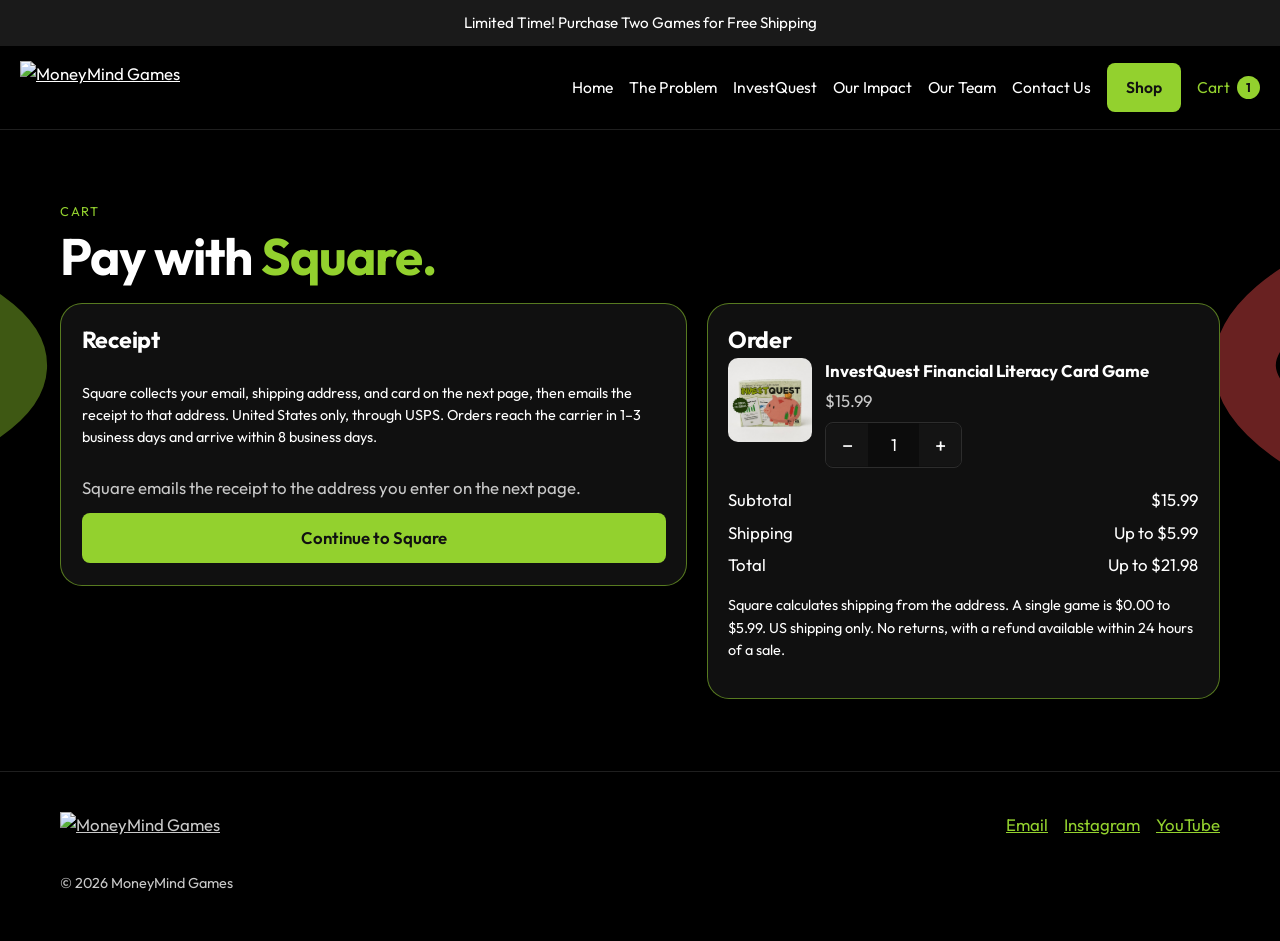
==== commit 4019764d: "Fix Google Search favicon by shipping compliant icon sizes. Google rejects non-48px-multiple favicon" ====
--- a/cart.html
+++ b/cart.html
@@ -6,7 +6,11 @@
     <title>Cart | MoneyMind Games</title>
     <meta name="description" content="Your InvestQuest cart. Continue to Square to pay. Square emails the receipt to the address you enter." />
     <link rel="canonical" href="https://playmoneymind.com/cart.html" />
-    <link rel="icon" href="assets/favicon.png" />
+    <link rel="icon" href="/favicon.ico" sizes="any" />
+    <link rel="icon" type="image/png" sizes="48x48" href="/assets/favicon-48.png" />
+    <link rel="icon" type="image/png" sizes="96x96" href="/assets/favicon-96.png" />
+    <link rel="icon" type="image/png" sizes="192x192" href="/assets/favicon-192.png" />
+    <link rel="apple-touch-icon" sizes="180x180" href="/assets/apple-touch-icon.png" />
     <link rel="preconnect" href="https://fonts.googleapis.com" />
     <link rel="preconnect" href="https://fonts.gstatic.com" crossorigin />
     <link href="https://fonts.googleapis.com/css2?family=Outfit:wght@400;600;700&display=swap" rel="stylesheet" />
@@ -73,6 +77,6 @@
         payUrl: "https://moneymind-pay.elemental-ixia.workers.dev"
       };
     </script>
-    <script src="script.js?v=19"></script>
+    <script src="script.js?v=20"></script>
   </body>
 </html>
--- a/styles.css
+++ b/styles.css
@@ -13,7 +13,10 @@
 
 * { box-sizing: border-box; }
 
-html { scroll-behavior: smooth; }
+html {
+  scroll-behavior: smooth;
+  overflow-x: clip;
+}
 
 body {
   margin: 0;
@@ -22,6 +25,7 @@
   font-family: "Outfit", "Avenir Next", "Segoe UI", sans-serif;
   font-size: 1.05rem;
   line-height: 1.55;
+  overflow-x: clip;
 }
 
 img { max-width: 100%; display: block; }
@@ -74,7 +78,7 @@
   font-size: 0.98rem;
 }
 
-.nav a[aria-current="page"] { color: var(--green); }
+.nav a[aria-current="page"]:not(.btn) { color: var(--green); }
 
 .wrap {
   width: min(var(--max), calc(100% - 2rem));
@@ -874,6 +878,20 @@
 
 .home-close .btn.ghost { background: transparent; }
 
+@media (max-width: 860px) {
+  .home-hero-grid,
+  .path-row,
+  .story-grid,
+  .award-row,
+  .proof-row { grid-template-columns: 1fr; }
+  .story-photos { min-height: 0; aspect-ratio: 3 / 2; max-height: none; }
+  .metric-row { grid-template-columns: 1fr; }
+  .metric-row strong { white-space: normal; }
+  .fact-row { grid-template-columns: 1fr 1fr; }
+  .product-shots { grid-template-columns: 1fr; }
+  .home .photo-slot { min-height: 0; height: auto; }
+}
+
 .problem { --max: 1160px; }
 
 .problem h1,
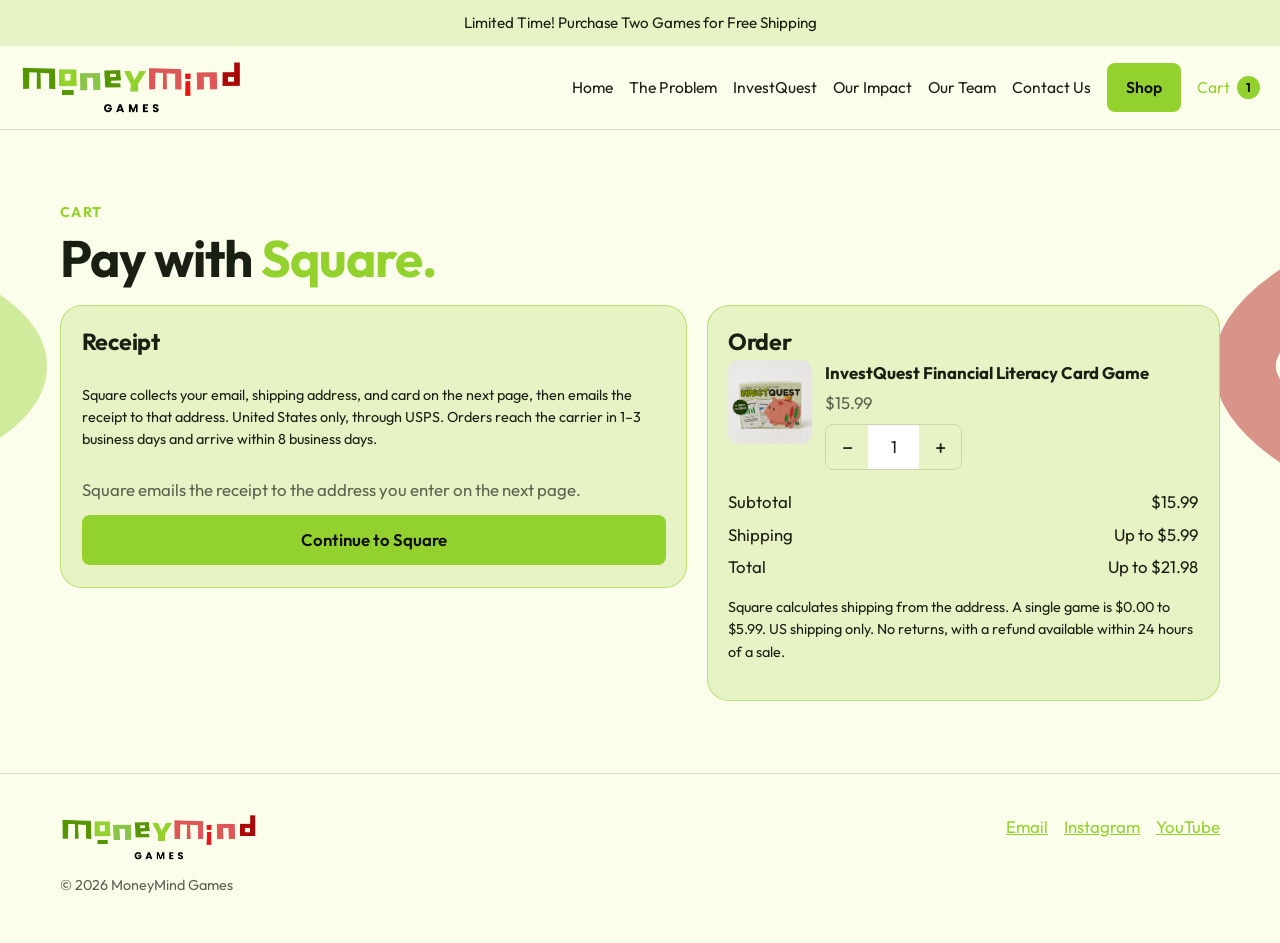
==== commit 5d35e639: "Refresh site theme from dark crypto look to education greens. Use light product-box backgrounds, dar" ====
--- a/cart.html
+++ b/cart.html
@@ -14,12 +14,12 @@
     <link rel="preconnect" href="https://fonts.googleapis.com" />
     <link rel="preconnect" href="https://fonts.gstatic.com" crossorigin />
     <link href="https://fonts.googleapis.com/css2?family=Outfit:wght@400;600;700&display=swap" rel="stylesheet" />
-    <link rel="stylesheet" href="styles.css?v=47" />
+    <link rel="stylesheet" href="styles.css?v=75" />
   </head>
   <body class="shop">
     <div class="promo">Limited Time! Purchase Two Games for Free Shipping</div>
     <header class="site-header">
-      <a class="logo" href="index.html"><img src="assets/logo.png" alt="MoneyMind Games" /></a>
+      <a class="logo" href="index.html"><img src="assets/logo.png?v=2" alt="MoneyMind Games" /></a>
       <button class="nav-toggle" type="button" aria-expanded="false" aria-controls="site-nav">Menu</button>
       <nav class="nav" id="site-nav">
         <a href="index.html">Home</a>
@@ -62,7 +62,7 @@
     <footer class="site-footer">
       <div class="wrap footer-row">
         <div>
-          <a class="logo" href="index.html"><img src="assets/logo.png" alt="MoneyMind Games" /></a>
+          <a class="logo" href="index.html"><img src="assets/logo.png?v=2" alt="MoneyMind Games" /></a>
           <p class="fine">© 2026 MoneyMind Games</p>
         </div>
         <div class="socials">
--- a/styles.css
+++ b/styles.css
@@ -1,11 +1,13 @@
 :root {
-  --bg: #000000;
-  --fg: #ffffff;
-  --muted: #c9c9c9;
+  --bg: #fbfeeb;
+  --fg: #1a1f14;
+  --muted: #5a6350;
   --green: #93d12e;
-  --red: #fa5050;
-  --card: #141414;
-  --line: rgba(255, 255, 255, 0.12);
+  --red: #ab0507;
+  --card: #e7f3c4;
+  --card-fg: #1a1f14;
+  --card-muted: #5a6350;
+  --line: rgba(26, 31, 20, 0.14);
   --radius: 16px;
   --max: 1120px;
   --header: 84px;
@@ -33,7 +35,8 @@
 a { color: inherit; }
 
 .promo {
-  background: #1a1a1a;
+  background: var(--card);
+  color: var(--card-fg);
   text-align: center;
   padding: 0.7rem 1rem;
   font-size: 0.95rem;
@@ -49,7 +52,7 @@
   gap: 1rem;
   min-height: var(--header);
   padding: 0.6rem 1.25rem;
-  background: rgba(0, 0, 0, 0.92);
+  background: rgba(251, 254, 235, 0.92);
   border-bottom: 1px solid var(--line);
   backdrop-filter: blur(10px);
 }
@@ -175,7 +178,9 @@
 
 .section { padding: 4.5rem 0; }
 
-.section.alt { background: #0c0c0c; }
+.section.alt { background: var(--card); color: var(--card-fg); }
+.section.alt .lede,
+.section.alt p { color: var(--card-muted); }
 
 .split {
   display: grid;
@@ -190,7 +195,14 @@
   object-fit: cover;
 }
 
-.kicker { color: var(--green); text-transform: uppercase; letter-spacing: 0.12em; font-size: 0.8rem; margin: 0 0 0.5rem; }
+.kicker {
+  color: var(--green);
+  text-transform: uppercase;
+  letter-spacing: 0.1em;
+  font-size: 0.88rem;
+  font-weight: 700;
+  margin: 0 0 0.5rem;
+}
 
 .green { color: var(--green); }
 
@@ -202,6 +214,7 @@
 
 .stat, .card, .person, .policy {
   background: var(--card);
+  color: var(--card-fg);
   border-radius: var(--radius);
   padding: 1.25rem;
 }
@@ -214,9 +227,9 @@
   margin-bottom: 0.6rem;
 }
 
-.stat p, .card p, .person p { margin: 0.4rem 0 0; color: var(--muted); }
-
-.source { display: block; margin-top: 0.7rem; font-size: 0.85rem; color: #9a9a9a; }
+.stat p, .card p, .person p { margin: 0.4rem 0 0; color: var(--card-muted); }
+
+.source { display: block; margin-top: 0.7rem; font-size: 0.85rem; color: var(--muted); }
 
 .grid-2, .grid-3 { display: grid; gap: 1.25rem; }
 .grid-2 { grid-template-columns: 1fr 1fr; }
@@ -291,7 +304,7 @@
 input, textarea, select {
   font: inherit;
   color: var(--fg);
-  background: #111;
+  background: #fff;
   border: 1px solid var(--line);
   border-radius: 8px;
   padding: 0.7rem 0.8rem;
@@ -329,7 +342,7 @@
     flex-direction: column;
     align-items: flex-start;
     padding: 1rem 1.25rem 1.25rem;
-    background: #000;
+    background: var(--bg);
     border-bottom: 1px solid var(--line);
   }
   .nav.open { display: flex; }
@@ -370,7 +383,8 @@
 }
 
 .home .kicker {
-  font-size: 0.88rem;
+  font-size: 0.95rem;
+  font-weight: 700;
   margin: 0 0 0.65rem;
 }
 
@@ -379,7 +393,7 @@
     90deg,
     var(--green) 0%,
     var(--green) 22%,
-    #c73434 50%,
+    var(--red) 50%,
     var(--green) 78%,
     var(--green) 100%
   );
@@ -440,14 +454,14 @@
 .trust-rule {
   width: 1px;
   height: 18px;
-  background: rgba(255, 255, 255, 0.28);
+  background: rgba(26, 31, 20, 0.28);
 }
 
 .photo-slot {
   min-height: 420px;
   border-radius: 20px;
   background: var(--card);
-  border: 1px dashed rgba(255, 255, 255, 0.28);
+  border: 1px dashed rgba(26, 31, 20, 0.28);
 }
 
 img.photo-slot {
@@ -466,7 +480,7 @@
   aspect-ratio: 1 / 1;
   object-fit: cover;
   object-position: center;
-  background: #1a1a1a;
+  background: var(--card);
 }
 
 img.photo-slot.photo-slot-short {
@@ -476,7 +490,7 @@
   aspect-ratio: 5 / 3;
   object-fit: cover;
   object-position: center;
-  background: #0a0a0a;
+  background: var(--card);
 }
 
 .path-row {
@@ -527,9 +541,9 @@
 .path-green .path-arrow { background: #111; color: var(--green); }
 
 .path-red {
-  background: #141414;
-  color: var(--fg);
-  border: 1px solid rgba(250, 80, 80, 0.55);
+  background: var(--card);
+  color: var(--card-fg);
+  border: 1px solid rgba(171, 5, 7, 0.55);
 }
 
 .path-red .path-icon { color: var(--red); }
@@ -550,7 +564,8 @@
   grid-template-columns: repeat(3, 1fr);
   gap: 0.75rem;
   margin: 0;
-  background: #141414;
+  background: var(--card);
+  color: var(--card-fg);
   border-radius: 18px;
   padding: 0.9rem 0.7rem;
 }
@@ -573,7 +588,7 @@
 
 .metric-badge svg { width: 34px; height: 34px; }
 
-.metric-badge.metric-red { background: rgba(250, 80, 80, 0.16); color: var(--red); }
+.metric-badge.metric-red { background: rgba(171, 5, 7, 0.16); color: var(--red); }
 .metric-badge.metric-green { background: rgba(147, 209, 46, 0.16); color: var(--green); }
 
 .metric-row strong {
@@ -585,14 +600,15 @@
 }
 
 .metric-row span {
-  color: var(--muted);
+  color: var(--card-muted);
   font-size: 0.82rem;
 }
 
 .featured-quote {
   position: relative;
   margin: 0;
-  background: #141414;
+  background: var(--card);
+  color: var(--card-fg);
   border-radius: 18px;
   padding: 0.9rem 1rem 1.15rem;
 }
@@ -651,7 +667,7 @@
   bottom: 0.5rem;
   height: 3px;
   border-radius: 99px;
-  background: rgba(255, 255, 255, 0.14);
+  background: rgba(26, 31, 20, 0.14);
   overflow: hidden;
 }
 
@@ -705,7 +721,7 @@
 
 .quote-by {
   margin-top: 0.2rem !important;
-  color: var(--muted);
+  color: var(--card-muted);
   font-size: 0.82rem !important;
 }
 
@@ -747,7 +763,7 @@
   overflow: hidden;
   min-height: 420px;
   aspect-ratio: 3 / 2;
-  background: #111;
+  background: var(--card);
 }
 
 .story-pair {
@@ -812,7 +828,7 @@
   border-radius: 14px;
   padding: 1rem;
   border: 1px solid var(--line);
-  color: var(--fg);
+  color: var(--card-fg);
 }
 
 .fact-row span {
@@ -835,8 +851,8 @@
 
 .photo-slot-light {
   min-height: 220px;
-  background: #1a1a1a;
-  border: 1px dashed rgba(255, 255, 255, 0.28);
+  background: var(--card);
+  border: 1px dashed rgba(26, 31, 20, 0.28);
 }
 
 .product-action { margin: 1.4rem 0 0; }
@@ -852,14 +868,15 @@
 }
 
 .award-row article {
-  background: #141414;
+  background: var(--card);
+  color: var(--card-fg);
   border-radius: 16px;
   padding: 0.8rem;
 }
 
 .award-row h3 { margin: 0.15rem 0; }
 
-.award-row p { margin: 0; color: var(--muted); }
+.award-row p { margin: 0; color: var(--card-muted); }
 
 .award-row .place {
   color: var(--green);
@@ -944,10 +961,16 @@
   justify-content: center;
   min-height: calc(100svh - var(--header) - 2.8rem);
   padding: 2.5rem 0 5.5rem;
+  color: #f2f2f2;
   background:
     linear-gradient(90deg, rgba(0, 0, 0, 0.38) 0%, rgba(0, 0, 0, 0.44) 46%, rgba(0, 0, 0, 0.64) 100%),
     linear-gradient(180deg, rgba(0, 0, 0, 0.58), rgba(0, 0, 0, 0.46) 45%, rgba(0, 0, 0, 0.66)),
     url("assets/problem-hero.webp") center 42% / cover no-repeat;
+}
+
+.prob-hero .prob-scroll,
+.iq-hero .prob-scroll {
+  color: rgba(255, 255, 255, 0.72);
 }
 
 .prob-hero-grid {
@@ -1022,10 +1045,10 @@
   align-items: center;
   justify-content: center;
   gap: 0.8rem;
-  color: rgba(255, 255, 255, 0.45);
+  color: var(--card-muted);
   background:
-    radial-gradient(circle at 30% 20%, rgba(147, 209, 46, 0.08), transparent 42%),
-    #0c0c0c;
+    radial-gradient(circle at 30% 20%, rgba(147, 209, 46, 0.18), transparent 42%),
+    var(--card);
 }
 
 img.prob-frame {
@@ -1088,7 +1111,8 @@
 }
 
 .gap-row article {
-  background: #101010;
+  background: var(--card);
+  color: var(--card-fg);
   border: 1.5px solid rgba(147, 209, 46, 0.75);
   border-radius: 22px;
   padding: 0;
@@ -1101,7 +1125,7 @@
   position: relative;
   aspect-ratio: 16 / 9;
   overflow: hidden;
-  background: #141414;
+  background: var(--card);
 }
 
 .gap-media img {
@@ -1145,17 +1169,17 @@
   font-size: 1.25rem;
 }
 
-.gap-body > p { margin: 0; color: var(--muted); }
+.gap-body > p { margin: 0; color: var(--card-muted); }
 
 .gap-label {
   position: relative;
   margin-top: auto;
   padding-top: 1.1rem;
-  border-top: 1px solid rgba(255, 255, 255, 0.14);
+  border-top: 1px solid var(--line);
   letter-spacing: 0.14em;
   text-transform: uppercase;
   font-size: 0.72rem;
-  color: rgba(255, 255, 255, 0.55);
+  color: var(--card-muted);
 }
 
 .gap-label::before {
@@ -1190,13 +1214,14 @@
 }
 
 .cost-row article {
-  background: #101010;
+  background: var(--card);
+  color: var(--card-fg);
   border-radius: 22px;
   padding: 1.3rem 1.25rem 1.4rem;
   border: 1.5px solid rgba(147, 209, 46, 0.7);
 }
 
-.cost-row .cost-red { border-color: rgba(250, 80, 80, 0.75); }
+.cost-row .cost-red { border-color: rgba(171, 5, 7, 0.75); }
 
 .cost-icon {
   width: 64px;
@@ -1212,15 +1237,15 @@
 
 .cost-red .cost-icon {
   color: var(--red);
-  background: rgba(250, 80, 80, 0.08);
-  border-color: rgba(250, 80, 80, 0.45);
+  background: rgba(171, 5, 7, 0.08);
+  border-color: rgba(171, 5, 7, 0.45);
 }
 
 .cost-icon svg { width: 46px; height: 46px; }
 
 .cost-row h3 { margin: 0 0 0.45rem; font-size: 1.35rem; }
 
-.cost-row p { margin: 0; color: var(--muted); }
+.cost-row p { margin: 0; color: var(--card-muted); }
 
 .prob-bridge { margin-top: 0.4rem; }
 
@@ -1249,18 +1274,23 @@
   border: 1.5px solid var(--green);
   border-radius: 26px;
   padding: 1.8rem 2rem 1.7rem;
+  color: #f2f2f2;
 }
 
 .solution-panel h2 { max-width: 12em; }
 
-.solution-panel p { color: var(--muted); margin: 0 0 1.3rem; }
+.solution-panel p { color: rgba(255, 255, 255, 0.72); margin: 0 0 1.3rem; }
 
 .problem .solution-panel .actions { justify-content: flex-start; }
 
-.solution-panel .btn.ghost { background: rgba(0, 0, 0, 0.35); }
+.solution-panel .btn.ghost {
+  background: rgba(0, 0, 0, 0.35);
+  color: #f2f2f2;
+  border-color: rgba(255, 255, 255, 0.55);
+}
 
 .problem-footer {
-  background: #000;
+  background: var(--bg);
   border-top: 0;
   padding: 1.4rem 0 1.5rem;
 }
@@ -1333,6 +1363,7 @@
   justify-content: center;
   min-height: calc(100svh - var(--header) - 2.8rem);
   padding: 2.5rem 0 5.5rem;
+  color: #f2f2f2;
   background:
     linear-gradient(90deg, rgba(0, 0, 0, 0.62) 0%, rgba(0, 0, 0, 0.48) 48%, rgba(0, 0, 0, 0.66) 100%),
     linear-gradient(180deg, rgba(0, 0, 0, 0.55), rgba(0, 0, 0, 0.42) 46%, rgba(0, 0, 0, 0.68)),
@@ -1395,7 +1426,8 @@
 }
 
 .iq-fit-row article {
-  background: #101010;
+  background: var(--card);
+  color: var(--card-fg);
   border: 1.5px solid rgba(147, 209, 46, 0.75);
   border-radius: 22px;
   padding: 0.7rem 0.7rem 1.1rem;
@@ -1407,11 +1439,11 @@
 .iq-frame {
   aspect-ratio: 16 / 9;
   border-radius: 14px;
-  background: #1b1b1b;
-  border: 1px solid rgba(255, 255, 255, 0.08);
+  background: color-mix(in srgb, var(--card) 70%, #fff);
+  border: 1px solid var(--line);
   display: grid;
   place-items: center;
-  color: rgba(255, 255, 255, 0.45);
+  color: var(--card-muted);
   letter-spacing: 0.14em;
   text-transform: uppercase;
   font-size: 0.72rem;
@@ -1426,7 +1458,7 @@
 
 .iq-fit-copy { position: relative; padding: 0 0.45rem; min-height: 7.2rem; }
 .iq-fit-copy h3 { margin: 0 0 0.35rem; font-size: 1.45rem; }
-.iq-fit-copy p { margin: 0; color: var(--muted); max-width: 16rem; }
+.iq-fit-copy p { margin: 0; color: var(--card-muted); max-width: 16rem; }
 
 .iq-mark {
   position: absolute;
@@ -1484,7 +1516,7 @@
 
 .iq-steps h3 { margin: 0 0 0.15rem; font-size: 1.2rem; }
 .iq-steps p { margin: 0; color: var(--muted); font-size: 0.98rem; }
-.iq-steps svg { width: 58px; height: 58px; color: #fff; }
+.iq-steps svg { width: 58px; height: 58px; color: var(--fg); }
 
 .iq-video-wrap { position: relative; }
 
@@ -1529,7 +1561,8 @@
 .iq-badge {
   justify-self: end;
   margin: 0;
-  background: #141414;
+  background: var(--card);
+  color: var(--card-fg);
   border-radius: 14px;
   padding: 0.85rem 1rem;
   font-weight: 700;
@@ -1593,7 +1626,8 @@
 .iq-close { padding: 1rem 0 4.5rem; }
 
 .iq-close-panel {
-  background: #141414;
+  background: var(--card);
+  color: var(--card-fg);
   border-radius: 28px;
   padding: 2.2rem 2rem;
   display: grid;
@@ -1602,7 +1636,7 @@
   align-items: center;
 }
 
-.iq-close-panel p { margin: 0.8rem 0 0; color: var(--muted); font-size: 1.15rem; }
+.iq-close-panel p { margin: 0.8rem 0 0; color: var(--card-muted); font-size: 1.15rem; }
 
 .iq-actions { display: flex; flex-wrap: wrap; gap: 0.7rem; margin-top: 1.3rem; }
 
@@ -1613,7 +1647,7 @@
   gap: 0.9rem 1.2rem;
   margin: 1.3rem 0 0;
   padding: 0;
-  color: var(--fg);
+  color: var(--card-fg);
   font-weight: 600;
 }
 
@@ -1672,7 +1706,7 @@
 
 .impact-kicker {
   margin: 0 0 0.85rem;
-  color: #ececec;
+  color: var(--muted);
   letter-spacing: 0.2em;
   text-transform: uppercase;
   font-size: 0.78rem;
@@ -1691,7 +1725,7 @@
 .impact-copy > p:not(.impact-kicker):not(.impact-index) {
   margin: 1.15rem 0 0;
   max-width: 28rem;
-  color: #e7e7e7;
+  color: var(--muted);
   font-size: 1.12rem;
 }
 
@@ -1723,8 +1757,8 @@
   display: grid;
   place-items: center;
   border-radius: 22px;
-  background: #242424;
-  color: rgba(255, 255, 255, 0.78);
+  background: var(--card);
+  color: var(--card-muted);
   text-align: center;
   letter-spacing: 0.16em;
   text-transform: uppercase;
@@ -1804,7 +1838,7 @@
   padding: 0;
   border: 0;
   background: transparent;
-  color: #cfcfcf;
+  color: var(--muted);
   font: inherit;
   font-weight: 600;
   cursor: pointer;
@@ -1822,7 +1856,7 @@
   font-weight: 700;
 }
 
-.impact-switch [aria-selected="true"] { color: #fff; }
+.impact-switch [aria-selected="true"] { color: var(--fg); }
 
 .impact-switch [aria-selected="true"] .impact-dot {
   background: var(--green);
@@ -1857,7 +1891,7 @@
   top: 50%;
   height: 2px;
   transform: translateY(-50%);
-  background: rgba(255, 255, 255, 0.38);
+  background: rgba(26, 31, 20, 0.28);
 }
 
 .impact-rail span {
@@ -1967,7 +2001,7 @@
 
 .team-hero-grid p:last-child {
   margin: 0;
-  color: #f2f2f2;
+  color: var(--muted);
   font-size: 1.15rem;
   line-height: 1.45;
   max-width: 36rem;
@@ -2083,7 +2117,7 @@
 
 .contact-hero-grid > p {
   margin: 0;
-  color: #f2f2f2;
+  color: var(--muted);
   font-size: clamp(1.15rem, 1.7vw, 1.4rem);
   line-height: 1.4;
 }
@@ -2106,8 +2140,9 @@
   text-align: left;
   color: inherit;
   font: inherit;
-  background: #101010;
-  border: 1.5px solid rgba(255, 255, 255, 0.14);
+  background: var(--card);
+  color: var(--card-fg);
+  border: 1.5px solid var(--line);
   border-radius: 18px;
   cursor: pointer;
 }
@@ -2115,9 +2150,9 @@
 .contact-role-kicker {
   color: var(--green);
   text-transform: uppercase;
-  letter-spacing: 0.12em;
-  font-size: 0.72rem;
-  font-weight: 600;
+  letter-spacing: 0.1em;
+  font-size: 0.78rem;
+  font-weight: 700;
 }
 
 .contact-role-red .contact-role-kicker { color: var(--red); }
@@ -2130,14 +2165,14 @@
 }
 
 .contact-role-line {
-  color: var(--muted);
+  color: var(--card-muted);
   font-size: 0.95rem;
   line-height: 1.4;
 }
 
 .contact-role[aria-selected="true"] {
   border-color: var(--green);
-  background: #161616;
+  background: color-mix(in srgb, var(--card) 70%, #fff);
 }
 
 .contact-role-red[aria-selected="true"] { border-color: var(--red); }
@@ -2150,7 +2185,8 @@
 .contact-empty,
 .contact-panel {
   margin-top: 1rem;
-  background: #101010;
+  background: var(--card);
+  color: var(--card-fg);
   border: 1.5px solid rgba(147, 209, 46, 0.55);
   border-radius: 22px;
   padding: 1.4rem 1.4rem 1.5rem;
@@ -2172,7 +2208,7 @@
   align-items: start;
 }
 
-.contact-brief p { color: #e7e7e7; }
+.contact-brief p { color: var(--card-fg); }
 
 .contact-brief ul {
   margin: 1.1rem 0 0;
@@ -2185,7 +2221,7 @@
 .contact-brief li {
   position: relative;
   padding-left: 1rem;
-  color: var(--muted);
+  color: var(--card-muted);
 }
 
 .contact-brief li::before {
@@ -2229,6 +2265,12 @@
 
 .contact-panel .btn { text-align: center; }
 
+#contact-panel-family .btn.ghost:hover {
+  background: var(--red);
+  border-color: var(--red);
+  color: #fff;
+}
+
 @media (max-width: 860px) {
   .contact-hero-grid,
   .contact-roles,
@@ -2284,8 +2326,8 @@
   width: 42px;
   height: 42px;
   border: 0;
-  background: #141414;
-  color: var(--fg);
+  background: var(--card);
+  color: var(--card-fg);
   font: inherit;
   font-size: 1.3rem;
   cursor: pointer;
@@ -2296,7 +2338,7 @@
   border: 0;
   border-radius: 0;
   text-align: center;
-  background: #0c0c0c;
+  background: #fff;
   padding: 0.55rem 0.2rem;
 }
 
@@ -2356,7 +2398,7 @@
   width: min(420px, 100%);
   height: 100%;
   overflow: auto;
-  background: #101010;
+  background: var(--bg);
   border-left: 1px solid var(--line);
   padding: 1.2rem 1.2rem 2rem;
 }
@@ -2422,11 +2464,14 @@
 
 .checkout-form,
 .checkout-summary {
-  background: #101010;
+  background: var(--card);
+  color: var(--card-fg);
   border: 1.5px solid rgba(147, 209, 46, 0.55);
   border-radius: 22px;
   padding: 1.3rem 1.3rem 1.4rem;
 }
+
+.checkout-summary .cart-line p { color: var(--card-muted); }
 
 .checkout-form { display: grid; gap: 0.75rem; }
 
@@ -2449,10 +2494,10 @@
   border: 1px solid var(--line);
   border-radius: 8px;
   padding: 0.7rem;
-  background: #141414;
-}
-
-.checkout-status { min-height: 1.2rem; margin: 0; color: var(--muted); }
+  background: #fff;
+}
+
+.checkout-status { min-height: 1.2rem; margin: 0; color: var(--card-muted); }
 
 .checkout-summary .cart-line { margin-top: 0.4rem; }
 
